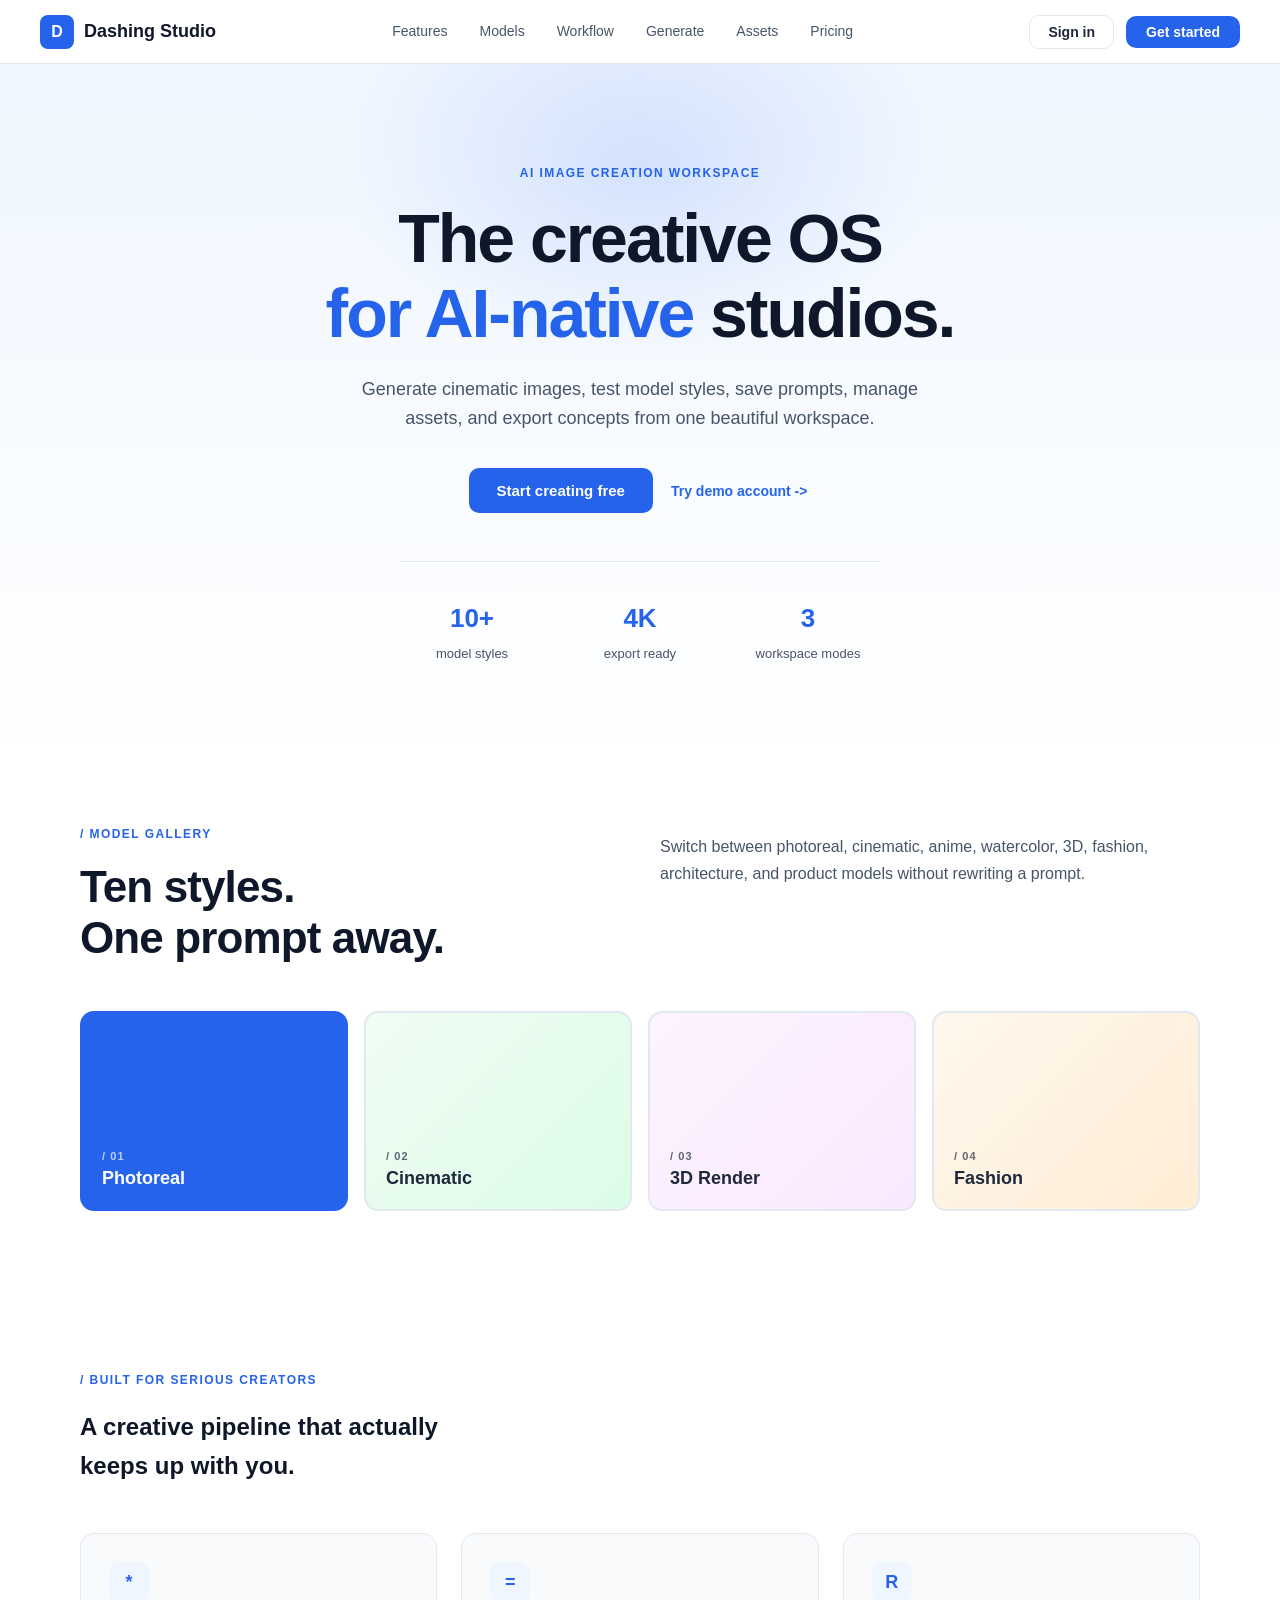
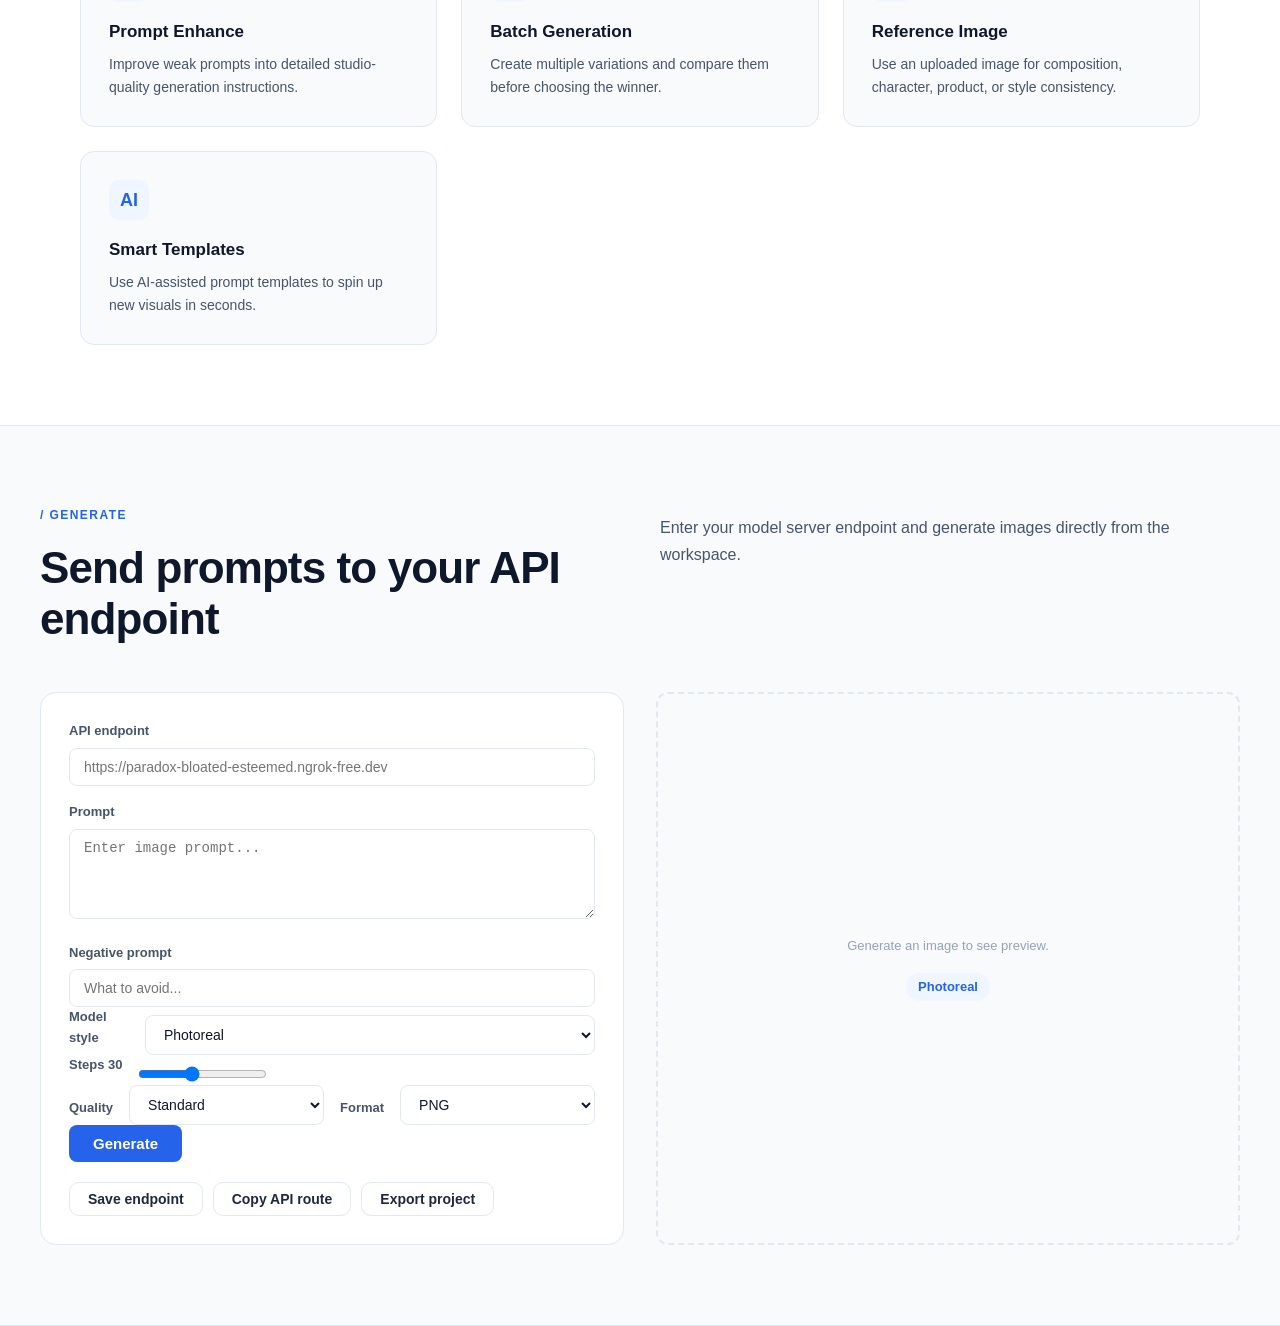
==== index.html @ f321a71b "Add files via upload" ====
<!DOCTYPE html>
<html lang="en">
<head>
  <meta charset="UTF-8" />
  <meta name="viewport" content="width=device-width, initial-scale=1.0" />
  <title>Dashing Studio</title>
  <link rel="stylesheet" href="style.css" />
</head>
<body>
  <header class="navbar">
    <a class="brand" href="#home">
      <span class="brand-mark">D</span>
      <span>Dashing Studio</span>
    </a>

    <nav class="nav-links">
      <a href="#features">Features</a>
      <a href="#models">Models</a>
      <a href="#workflow">Workflow</a>
      <a href="#generate">Generate</a>
      <a href="#assets">Assets</a>
      <a href="#pricing">Pricing</a>
    </nav>

    <div class="nav-actions">
      <button class="ghost-btn" data-open-signin>Sign in</button>
      <button class="primary-btn" data-scroll="#generate">Get started</button>
    </div>
  </header>

  <main>
    <section class="hero" id="home">
      <div class="hero-glow"></div>
      <div class="hero-content">
        <p class="eyebrow">AI image creation workspace</p>
        <h1>The creative OS<br><span>for AI-native</span> studios.</h1>
        <p class="hero-text">
          Generate cinematic images, test model styles, save prompts, manage assets, and export concepts from one beautiful workspace.
        </p>
        <div class="hero-actions">
          <button class="primary-btn big" data-scroll="#generate">Start creating free</button>
          <button class="text-btn" data-demo>Try demo account -></button>
        </div>
        <div class="hero-stats">
          <div><strong>10+</strong><span>model styles</span></div>
          <div><strong>4K</strong><span>export ready</span></div>
          <div><strong>3</strong><span>workspace modes</span></div>
        </div>
      </div>
    </section>

    <section class="section" id="models">
      <div class="section-head">
        <div>
          <p class="eyebrow">/ Model Gallery</p>
          <h2>Ten styles.<br>One prompt away.</h2>
        </div>
        <p class="section-copy">
          Switch between photoreal, cinematic, anime, watercolor, 3D, fashion, architecture, and product models without rewriting a prompt.
        </p>
      </div>

      <div class="model-grid">
        <button class="model-card model-1 active" data-model="Photoreal">
          <span>/ 01</span><strong>Photoreal</strong>
        </button>
        <button class="model-card model-2" data-model="Cinematic">
          <span>/ 02</span><strong>Cinematic</strong>
        </button>
        <button class="model-card model-3" data-model="3D Render">
          <span>/ 03</span><strong>3D Render</strong>
        </button>
        <button class="model-card model-4" data-model="Fashion">
          <span>/ 04</span><strong>Fashion</strong>
        </button>
      </div>
    </section>

    <section class="section" id="features">
      <p class="eyebrow">/ Built For Serious Creators</p>
      <h2>A creative pipeline that <span>actually</span><br><span>keeps up</span> with you.</h2>

      <div class="feature-grid">
        <article class="feature-card">
          <div class="icon">*</div>
          <h3>Prompt Enhance</h3>
          <p>Improve weak prompts into detailed studio-quality generation instructions.</p>
        </article>
        <article class="feature-card">
          <div class="icon">=</div>
          <h3>Batch Generation</h3>
          <p>Create multiple variations and compare them before choosing the winner.</p>
        </article>
        <article class="feature-card">
          <div class="icon">R</div>
          <h3>Reference Image</h3>
          <p>Use an uploaded image for composition, character, product, or style consistency.</p>
        </article>
        <article class="feature-card">
          <div class="icon">AI</div>
          <h3>Smart Templates</h3>
          <p>Use AI-assisted prompt templates to spin up new visuals in seconds.</p>
        </article>
      </div>
    </section>

    <section class="section" id="generate">
      <div class="section-head">
        <div>
          <p class="eyebrow">/ Generate</p>
          <h2>Send prompts to your API endpoint</h2>
        </div>
        <p class="section-copy">Enter your model server endpoint and generate images directly from the workspace.</p>
      </div>

      <div class="generate-grid">
        <div class="generate-panel">
          <label for="endpointInput">API endpoint</label>
          <input id="endpointInput" type="url" placeholder="https://paradox-bloated-esteemed.ngrok-free.dev" />

          <label for="promptInput">Prompt</label>
          <textarea id="promptInput" rows="4" placeholder="Enter image prompt..."></textarea>

          <label for="negativeInput">Negative prompt</label>
          <input id="negativeInput" type="text" placeholder="What to avoid..." />
          
          <div class="field-row">
            <label for="modelSelect">Model style</label>
            <select id="modelSelect">
              <option>Photoreal</option>
              <option>Cinematic</option>
              <option>3D Render</option>
              <option>Fashion</option>
            </select>
          </div>

          <div class="field-row">
            <label for="stepsRange">Steps <span id="stepsValue">30</span></label>
            <input id="stepsRange" type="range" min="10" max="60" value="30" />
          </div>

          <div class="field-row">
            <label for="qualitySelect">Quality</label>
            <select id="qualitySelect">
              <option>Standard</option>
              <option>High</option>
            </select>
            <label for="formatSelect">Format</label>
            <select id="formatSelect">
              <option>PNG</option>
              <option>JPG</option>
            </select>
          </div>

          <button id="generateBtn" class="primary-btn">Generate</button>

          <div class="button-row">
            <button id="saveBtn" class="ghost-btn">Save endpoint</button>
            <button id="copyApiBtn" class="ghost-btn">Copy API route</button>
            <button id="exportBtn" class="ghost-btn">Export project</button>
          </div>
        </div>

        <div class="preview-panel" id="previewCard">
          <div class="preview-status" id="previewStatus">Generate an image to see preview.</div>
          <div class="preview-meta">
            <span id="previewModel">Photoreal</span>
          </div>
        </div>
      </div>
    </section>
  </main>

  <script src="script.js"></script>
</body>
</html>
---- style.css ----
*, *::before, *::after { box-sizing: border-box; margin: 0; padding: 0; }

:root {
  --blue: #2563eb;
  --blue-dark: #1d4ed8;
  --blue-light: #eff6ff;
  --blue-mid: #3b82f6;
  --white: #ffffff;
  --gray-50: #f8fafc;
  --gray-100: #f1f5f9;
  --gray-200: #e2e8f0;
  --gray-400: #94a3b8;
  --gray-600: #475569;
  --gray-800: #1e293b;
  --gray-900: #0f172a;
  --radius: 10px;
}

html { scroll-behavior: smooth; }

body {
  font-family: -apple-system, BlinkMacSystemFont, "Segoe UI", sans-serif;
  background: var(--white);
  color: var(--gray-900);
  line-height: 1.6;
  font-size: 16px;
}

/* ── NAVBAR ── */
.navbar {
  position: sticky;
  top: 0;
  z-index: 40;
  display: flex;
  align-items: center;
  justify-content: space-between;
  height: 64px;
  padding: 0 40px;
  background: rgba(255,255,255,0.95);
  border-bottom: 1px solid var(--gray-200);
  backdrop-filter: blur(8px);
}

.brand {
  display: flex;
  align-items: center;
  gap: 10px;
  text-decoration: none;
  color: var(--gray-900);
  font-weight: 700;
  font-size: 18px;
}

.brand-mark {
  width: 34px;
  height: 34px;
  background: var(--blue);
  color: white;
  border-radius: 8px;
  display: flex;
  align-items: center;
  justify-content: center;
  font-weight: 800;
  font-size: 16px;
}

.nav-links {
  display: flex;
  gap: 32px;
}

.nav-links a {
  text-decoration: none;
  color: var(--gray-600);
  font-size: 14px;
  font-weight: 500;
  transition: color 0.2s;
}

.nav-links a:hover { color: var(--blue); }

.nav-actions {
  display: flex;
  align-items: center;
  gap: 12px;
}

/* ── BUTTONS ── */
button { cursor: pointer; border: none; border-radius: var(--radius); font-size: 14px; font-weight: 600; transition: all 0.2s; }

.ghost-btn {
  background: transparent;
  border: 1px solid var(--gray-200);
  color: var(--gray-800);
  padding: 8px 18px;
}
.ghost-btn:hover { border-color: var(--blue); color: var(--blue); }

.primary-btn {
  background: var(--blue);
  color: white;
  padding: 8px 20px;
}
.primary-btn:hover { background: var(--blue-dark); }
.primary-btn.big { padding: 14px 28px; font-size: 15px; }

.text-btn {
  background: none;
  color: var(--blue);
  padding: 8px 4px;
  font-size: 14px;
}
.text-btn:hover { text-decoration: underline; }

/* ── HERO ── */
.hero {
  position: relative;
  padding: 100px 40px 80px;
  text-align: center;
  overflow: hidden;
  background: linear-gradient(180deg, var(--blue-light) 0%, var(--white) 100%);
}

.hero-glow {
  position: absolute;
  top: -100px;
  left: 50%;
  transform: translateX(-50%);
  width: 600px;
  height: 400px;
  background: radial-gradient(ellipse, rgba(37,99,235,0.15) 0%, transparent 70%);
  pointer-events: none;
}

.hero-content {
  position: relative;
  max-width: 780px;
  margin: 0 auto;
}

.eyebrow {
  font-size: 12px;
  font-weight: 700;
  letter-spacing: 0.12em;
  text-transform: uppercase;
  color: var(--blue);
  margin-bottom: 18px;
}

.hero h1 {
  font-size: clamp(40px, 6vw, 68px);
  font-weight: 800;
  line-height: 1.1;
  letter-spacing: -0.03em;
  color: var(--gray-900);
  margin-bottom: 24px;
}

.hero h1 span { color: var(--blue); }

.hero-text {
  font-size: 18px;
  color: var(--gray-600);
  max-width: 560px;
  margin: 0 auto 36px;
}

.hero-actions {
  display: flex;
  justify-content: center;
  gap: 14px;
  margin-bottom: 48px;
}

.hero-stats {
  display: grid;
  grid-template-columns: repeat(3, 1fr);
  gap: 24px;
  max-width: 480px;
  margin: 0 auto;
  padding-top: 36px;
  border-top: 1px solid var(--gray-200);
}

.hero-stats div {
  display: flex;
  flex-direction: column;
  gap: 4px;
}

.hero-stats strong {
  font-size: 26px;
  font-weight: 800;
  color: var(--blue);
}

.hero-stats span {
  font-size: 13px;
  color: var(--gray-600);
}

/* ── SECTIONS ── */
.section {
  padding: 80px 40px;
  max-width: 1200px;
  margin: 0 auto;
}

.section-head {
  display: grid;
  grid-template-columns: 1fr 1fr;
  gap: 40px;
  align-items: start;
  margin-bottom: 48px;
}

.section-head h2 {
  font-size: clamp(28px, 4vw, 44px);
  font-weight: 800;
  line-height: 1.15;
  letter-spacing: -0.02em;
}

.section-copy {
  font-size: 16px;
  color: var(--gray-600);
  line-height: 1.7;
  padding-top: 8px;
}

/* ── MODEL CARDS ── */
.model-grid {
  display: grid;
  grid-template-columns: repeat(4, 1fr);
  gap: 16px;
}

.model-card {
  height: 200px;
  border-radius: 14px;
  border: 2px solid var(--gray-200);
  background: var(--gray-50);
  display: flex;
  flex-direction: column;
  justify-content: flex-end;
  padding: 20px;
  text-align: left;
  cursor: pointer;
  transition: all 0.2s;
  color: var(--gray-800);
}

.model-card:hover {
  border-color: var(--blue);
  background: var(--blue-light);
}

.model-card.active {
  border-color: var(--blue);
  background: var(--blue);
  color: white;
}

.model-card span {
  font-size: 11px;
  font-weight: 600;
  letter-spacing: 0.1em;
  opacity: 0.7;
  margin-bottom: 6px;
  display: block;
}

.model-card strong {
  font-size: 18px;
  font-weight: 700;
}

.model-1 { background-image: linear-gradient(135deg, #eff6ff 0%, #dbeafe 100%); }
.model-2 { background-image: linear-gradient(135deg, #f0fdf4 0%, #dcfce7 100%); }
.model-3 { background-image: linear-gradient(135deg, #fdf4ff 0%, #fae8ff 100%); }
.model-4 { background-image: linear-gradient(135deg, #fff7ed 0%, #ffedd5 100%); }
.model-card.active { background-image: none; }

/* ── FEATURES ── */
.feature-grid {
  display: grid;
  grid-template-columns: repeat(3, 1fr);
  gap: 24px;
  margin-top: 48px;
}

.feature-card {
  background: var(--gray-50);
  border: 1px solid var(--gray-200);
  border-radius: 14px;
  padding: 28px;
  transition: box-shadow 0.2s;
}

.feature-card:hover {
  box-shadow: 0 4px 24px rgba(37,99,235,0.08);
  border-color: var(--blue-mid);
}

.feature-card .icon {
  width: 40px;
  height: 40px;
  background: var(--blue-light);
  color: var(--blue);
  border-radius: 10px;
  display: flex;
  align-items: center;
  justify-content: center;
  font-size: 18px;
  font-weight: 800;
  margin-bottom: 16px;
}

.feature-card h3 {
  font-size: 17px;
  font-weight: 700;
  margin-bottom: 8px;
  color: var(--gray-900);
}

.feature-card p {
  font-size: 14px;
  color: var(--gray-600);
  line-height: 1.6;
}

/* ── WORKFLOW ── */
.workflow-grid {
  display: grid;
  grid-template-columns: repeat(3, 1fr);
  gap: 24px;
  margin-top: 48px;
}

.workflow-step {
  padding: 28px;
  border-radius: 14px;
  border: 1px solid var(--gray-200);
  background: var(--white);
}

.step-num {
  font-size: 36px;
  font-weight: 800;
  color: var(--blue);
  opacity: 0.3;
  line-height: 1;
  margin-bottom: 12px;
}

.workflow-step h3 {
  font-size: 16px;
  font-weight: 700;
  margin-bottom: 8px;
}

.workflow-step p {
  font-size: 14px;
  color: var(--gray-600);
}

/* ── GENERATE SECTION ── */
#generate {
  background: var(--gray-50);
  border-top: 1px solid var(--gray-200);
  border-bottom: 1px solid var(--gray-200);
  max-width: 100%;
  padding: 80px 40px;
}

#generate .section-inner {
  max-width: 1200px;
  margin: 0 auto;
}

.generate-grid {
  display: grid;
  grid-template-columns: 1fr 1fr;
  gap: 32px;
  margin-top: 40px;
}

.generate-panel {
  background: var(--white);
  border: 1px solid var(--gray-200);
  border-radius: 16px;
  padding: 28px;
}

.generate-panel label {
  display: block;
  font-size: 13px;
  font-weight: 600;
  color: var(--gray-600);
  margin-bottom: 6px;
  margin-top: 16px;
}

.generate-panel label:first-of-type { margin-top: 0; }

.generate-panel input[type="url"],
.generate-panel input[type="text"],
.generate-panel textarea,
.generate-panel select {
  width: 100%;
  padding: 10px 14px;
  border: 1px solid var(--gray-200);
  border-radius: 8px;
  font-size: 14px;
  color: var(--gray-900);
  background: var(--white);
  transition: border-color 0.2s;
  outline: none;
}

.generate-panel input:focus,
.generate-panel textarea:focus,
.generate-panel select:focus {
  border-color: var(--blue);
  box-shadow: 0 0 0 3px rgba(37,99,235,0.1);
}

.generate-panel textarea { resize: vertical; min-height: 90px; }

.field-row {
  display: flex;
  gap: 16px;
  align-items: flex-end;
}

.field-row > div { flex: 1; }

.range-row {
  display: flex;
  align-items: center;
  gap: 10px;
}

.range-row input[type="range"] {
  flex: 1;
  accent-color: var(--blue);
}

.range-val {
  font-size: 13px;
  font-weight: 700;
  color: var(--blue);
  min-width: 28px;
  text-align: right;
}

.button-row {
  display: flex;
  gap: 10px;
  margin-top: 20px;
  flex-wrap: wrap;
}

#generateBtn {
  background: var(--blue);
  color: white;
  padding: 10px 24px;
  font-size: 15px;
  border-radius: 8px;
  font-weight: 700;
}

#generateBtn:hover { background: var(--blue-dark); }
#generateBtn:disabled { opacity: 0.5; cursor: not-allowed; }

.secondary-btn {
  background: var(--white);
  border: 1px solid var(--gray-200);
  color: var(--gray-800);
  padding: 10px 16px;
  border-radius: 8px;
}

.secondary-btn:hover { border-color: var(--blue); color: var(--blue); }

/* ── PREVIEW PANEL ── */
.preview-panel {
  background: var(--white);
  border: 1px solid var(--gray-200);
  border-radius: 16px;
  padding: 28px;
  display: flex;
  flex-direction: column;
  gap: 16px;
}

#previewCard {
  flex: 1;
  border: 2px dashed var(--gray-200);
  border-radius: 12px;
  min-height: 300px;
  display: flex;
  align-items: center;
  justify-content: center;
  overflow: hidden;
  background: var(--gray-50);
}

#previewCard img {
  width: 100%;
  height: 100%;
  object-fit: contain;
  border-radius: 10px;
}

.preview-meta {
  display: flex;
  justify-content: space-between;
  align-items: center;
}

#previewModel {
  font-size: 13px;
  font-weight: 700;
  color: var(--blue);
  background: var(--blue-light);
  padding: 4px 12px;
  border-radius: 999px;
}

#previewStatus {
  font-size: 13px;
  color: var(--gray-400);
}

/* ── ASSETS ── */
.asset-grid {
  display: grid;
  grid-template-columns: repeat(4, 1fr);
  gap: 16px;
  margin-top: 40px;
}

.asset-card {
  background: var(--gray-50);
  border: 1px solid var(--gray-200);
  border-radius: 12px;
  padding: 20px;
  text-align: center;
}

.asset-thumb {
  width: 100%;
  aspect-ratio: 1;
  background: var(--blue-light);
  border-radius: 8px;
  margin-bottom: 12px;
  display: flex;
  align-items: center;
  justify-content: center;
  font-size: 28px;
}

.asset-card p {
  font-size: 13px;
  color: var(--gray-600);
}

/* ── PRICING ── */
.plans {
  display: grid;
  grid-template-columns: repeat(3, 1fr);
  gap: 24px;
  margin-top: 48px;
}

.plan {
  border: 1px solid var(--gray-200);
  border-radius: 16px;
  padding: 32px;
  background: var(--white);
}

.plan.popular {
  border: 2px solid var(--blue);
  background: var(--blue-light);
}

.plan-top {
  margin-bottom: 24px;
}

.plan-top strong {
  color: var(--blue);
  font-size: 12px;
  font-weight: 700;
  letter-spacing: 0.12em;
  text-transform: uppercase;
}

.plan h3 {
  margin: 6px 0 0;
  font-size: 24px;
  font-weight: 800;
}

.price {
  margin: 28px 0 10px;
  font-size: 48px;
  font-weight: 800;
  letter-spacing: -0.04em;
  color: var(--gray-900);
}

.price span {
  color: var(--gray-400);
  font-size: 20px;
  font-weight: 500;
}

.plan ul {
  list-style: none;
  display: flex;
  flex-direction: column;
  gap: 10px;
  margin-bottom: 28px;
}

.plan ul li {
  font-size: 14px;
  color: var(--gray-600);
  display: flex;
  align-items: center;
  gap: 8px;
}

.plan ul li::before {
  content: "✓";
  color: var(--blue);
  font-weight: 700;
}

.plan button {
  width: 100%;
  padding: 12px;
  background: var(--gray-100);
  border: 1px solid var(--gray-200);
  color: var(--gray-800);
  font-weight: 700;
  border-radius: 8px;
}

.plan.popular button {
  background: var(--blue);
  border-color: var(--blue);
  color: white;
}

.plan button:hover { opacity: 0.9; }

/* ── STUDIO / WORKSPACE ── */
.studio {
  display: grid;
  grid-template-columns: 1fr 1fr;
  gap: 32px;
  margin-top: 40px;
}

/* ── MODAL ── */
.modal {
  position: fixed;
  inset: 0;
  z-index: 50;
  display: none;
  place-items: center;
  background: rgba(15,23,42,0.7);
  backdrop-filter: blur(8px);
}

.modal.open { display: grid; }

.modal-card {
  position: relative;
  width: min(420px, calc(100% - 32px));
  border: 1px solid var(--gray-200);
  border-radius: 18px;
  background: var(--white);
  padding: 36px;
  box-shadow: 0 20px 60px rgba(0,0,0,0.15);
}

.modal-card h2 {
  font-size: 28px;
  font-weight: 800;
  margin-bottom: 8px;
  color: var(--gray-900);
}

.modal-card p {
  color: var(--gray-600);
  font-size: 14px;
  margin-bottom: 24px;
}

.modal-card input {
  width: 100%;
  padding: 12px 14px;
  border: 1px solid var(--gray-200);
  border-radius: 8px;
  font-size: 14px;
  margin-bottom: 12px;
  outline: none;
}

.modal-card input:focus {
  border-color: var(--blue);
  box-shadow: 0 0 0 3px rgba(37,99,235,0.1);
}

.modal-close {
  position: absolute;
  top: 16px;
  right: 16px;
  width: 32px;
  height: 32px;
  border: 1px solid var(--gray-200);
  border-radius: 50%;
  background: var(--gray-50);
  color: var(--gray-600);
  font-size: 18px;
  display: flex;
  align-items: center;
  justify-content: center;
  cursor: pointer;
}

.full { width: 100%; }

/* ── TOAST ── */
.toast {
  position: fixed;
  left: 50%;
  bottom: 28px;
  z-index: 80;
  display: none;
  transform: translateX(-50%);
  border: 1px solid var(--gray-200);
  border-radius: 999px;
  background: var(--blue);
  color: white;
  padding: 12px 24px;
  font-size: 14px;
  font-weight: 600;
  box-shadow: 0 4px 20px rgba(37,99,235,0.3);
}

.toast.show { display: block; }

/* ── FOOTER ── */
footer {
  background: var(--gray-900);
  color: var(--gray-400);
  text-align: center;
  padding: 32px 40px;
  font-size: 14px;
}

footer a { color: var(--blue-mid); text-decoration: none; }

/* ── RESPONSIVE ── */
@media (max-width: 1050px) {
  .navbar {
    height: auto;
    flex-direction: column;
    padding: 16px 20px;
    gap: 14px;
  }

  .nav-links, .nav-actions, .hero-actions, .button-row {
    flex-wrap: wrap;
    justify-content: center;
  }

  .section { padding: 48px 20px; }
  #generate { padding: 48px 20px; }

  .section-head,
  .generate-grid,
  .studio,
  .plans {
    grid-template-columns: 1fr;
  }

  .model-grid,
  .feature-grid,
  .workflow-grid,
  .asset-grid {
    grid-template-columns: repeat(2, 1fr);
  }

  .hero-stats { grid-template-columns: repeat(3, 1fr); }
  .hero { padding: 60px 20px 48px; }
  .model-card { height: 160px; }
}

@media (max-width: 640px) {
  .model-grid,
  .feature-grid,
  .workflow-grid,
  .asset-grid,
  .hero-stats {
    grid-template-columns: 1fr;
  }
}
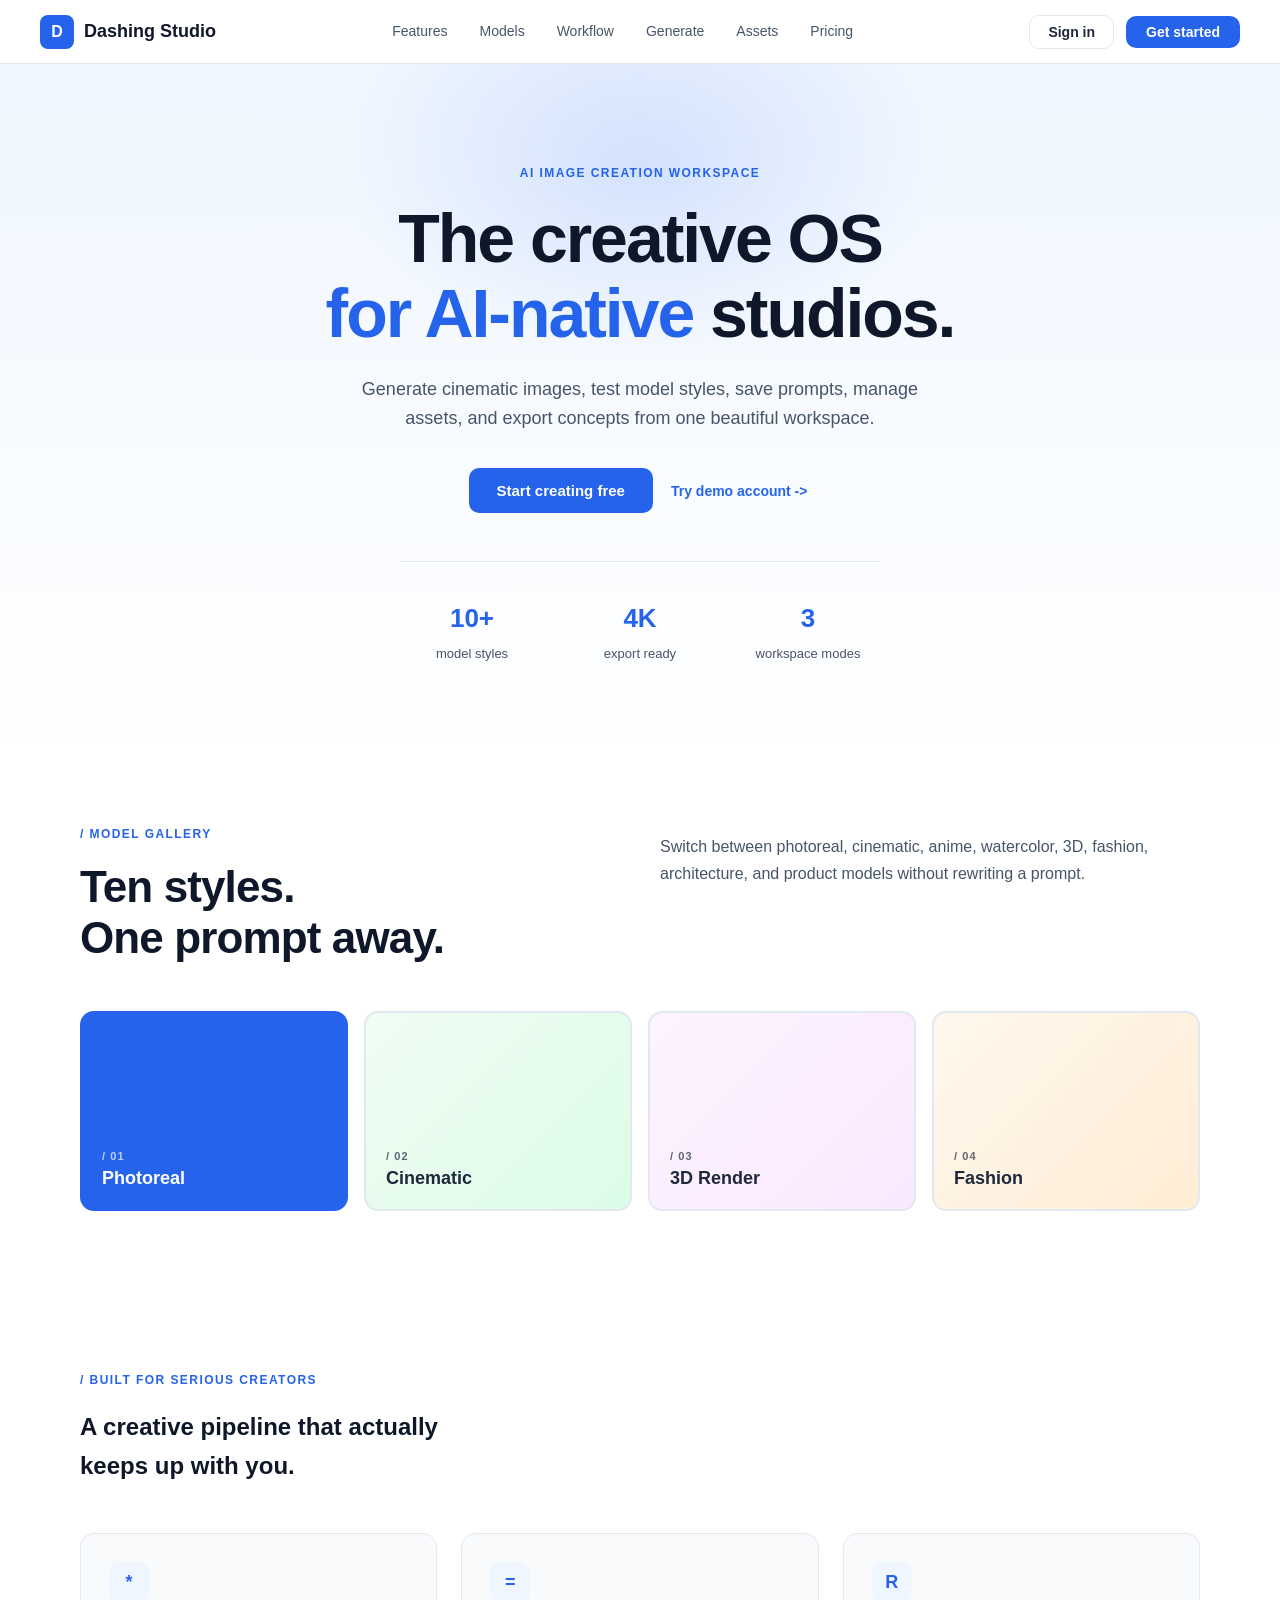
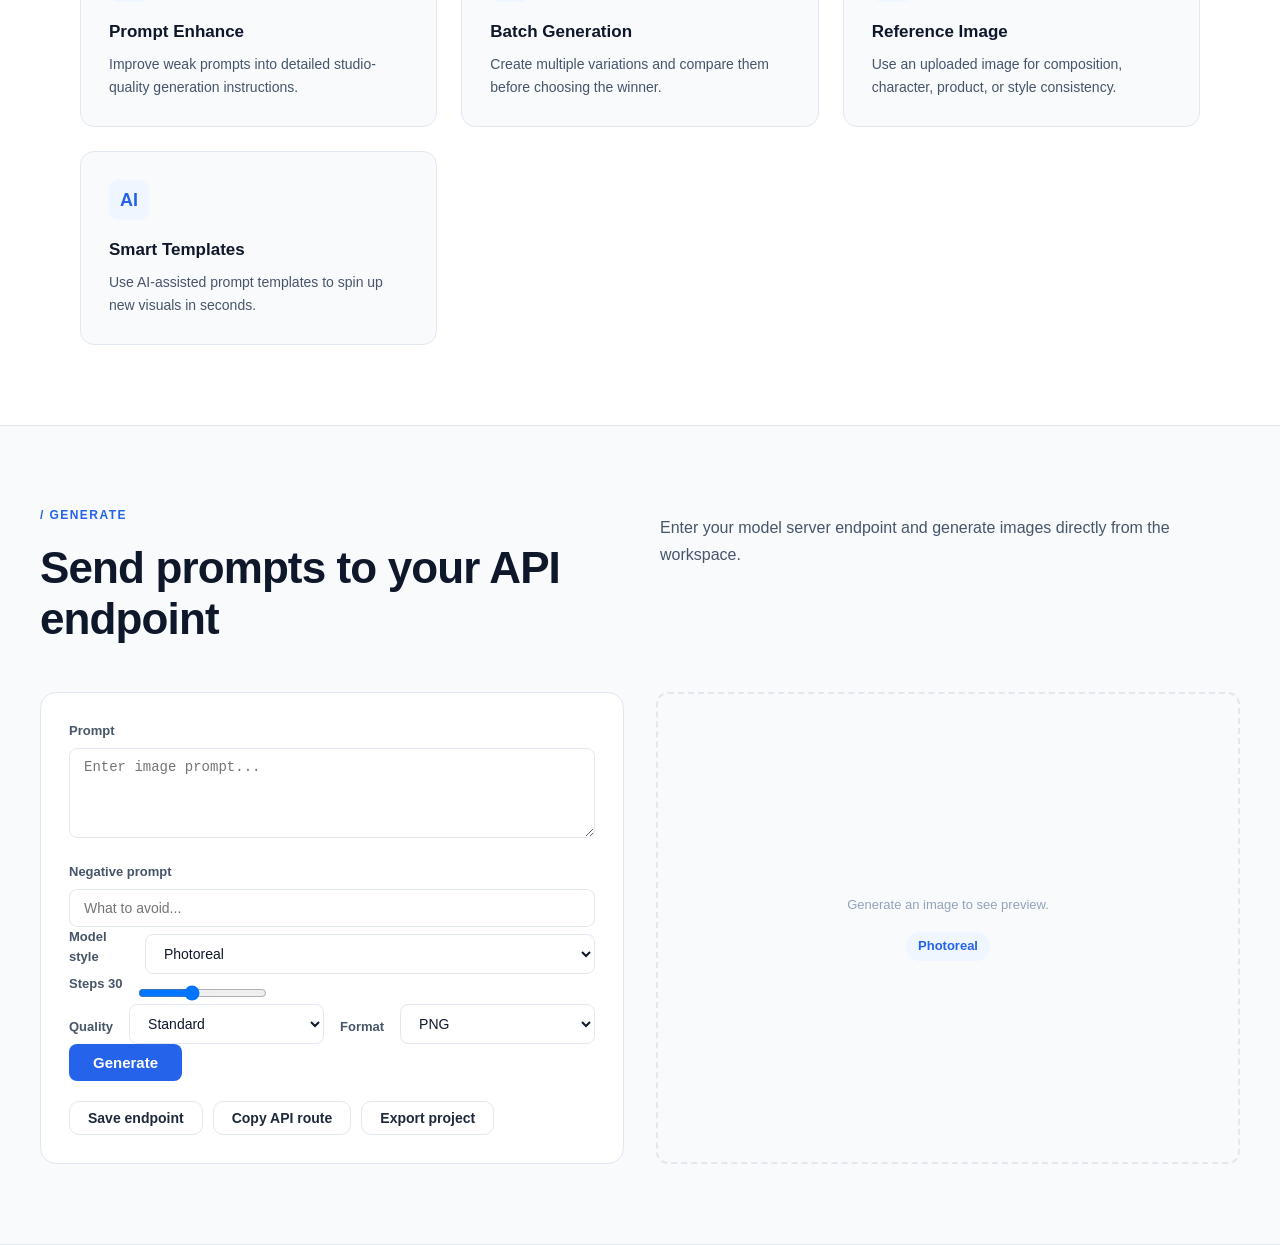
==== commit 9a22dee9: "Update index.html" ====
--- a/index.html
+++ b/index.html
@@ -115,9 +115,7 @@
 
       <div class="generate-grid">
         <div class="generate-panel">
-          <label for="endpointInput">API endpoint</label>
-          <input id="endpointInput" type="url" placeholder="https://paradox-bloated-esteemed.ngrok-free.dev" />
-
+          
           <label for="promptInput">Prompt</label>
           <textarea id="promptInput" rows="4" placeholder="Enter image prompt..."></textarea>
 
@@ -173,4 +171,4 @@
 
   <script src="script.js"></script>
 </body>
-</html>+</html>
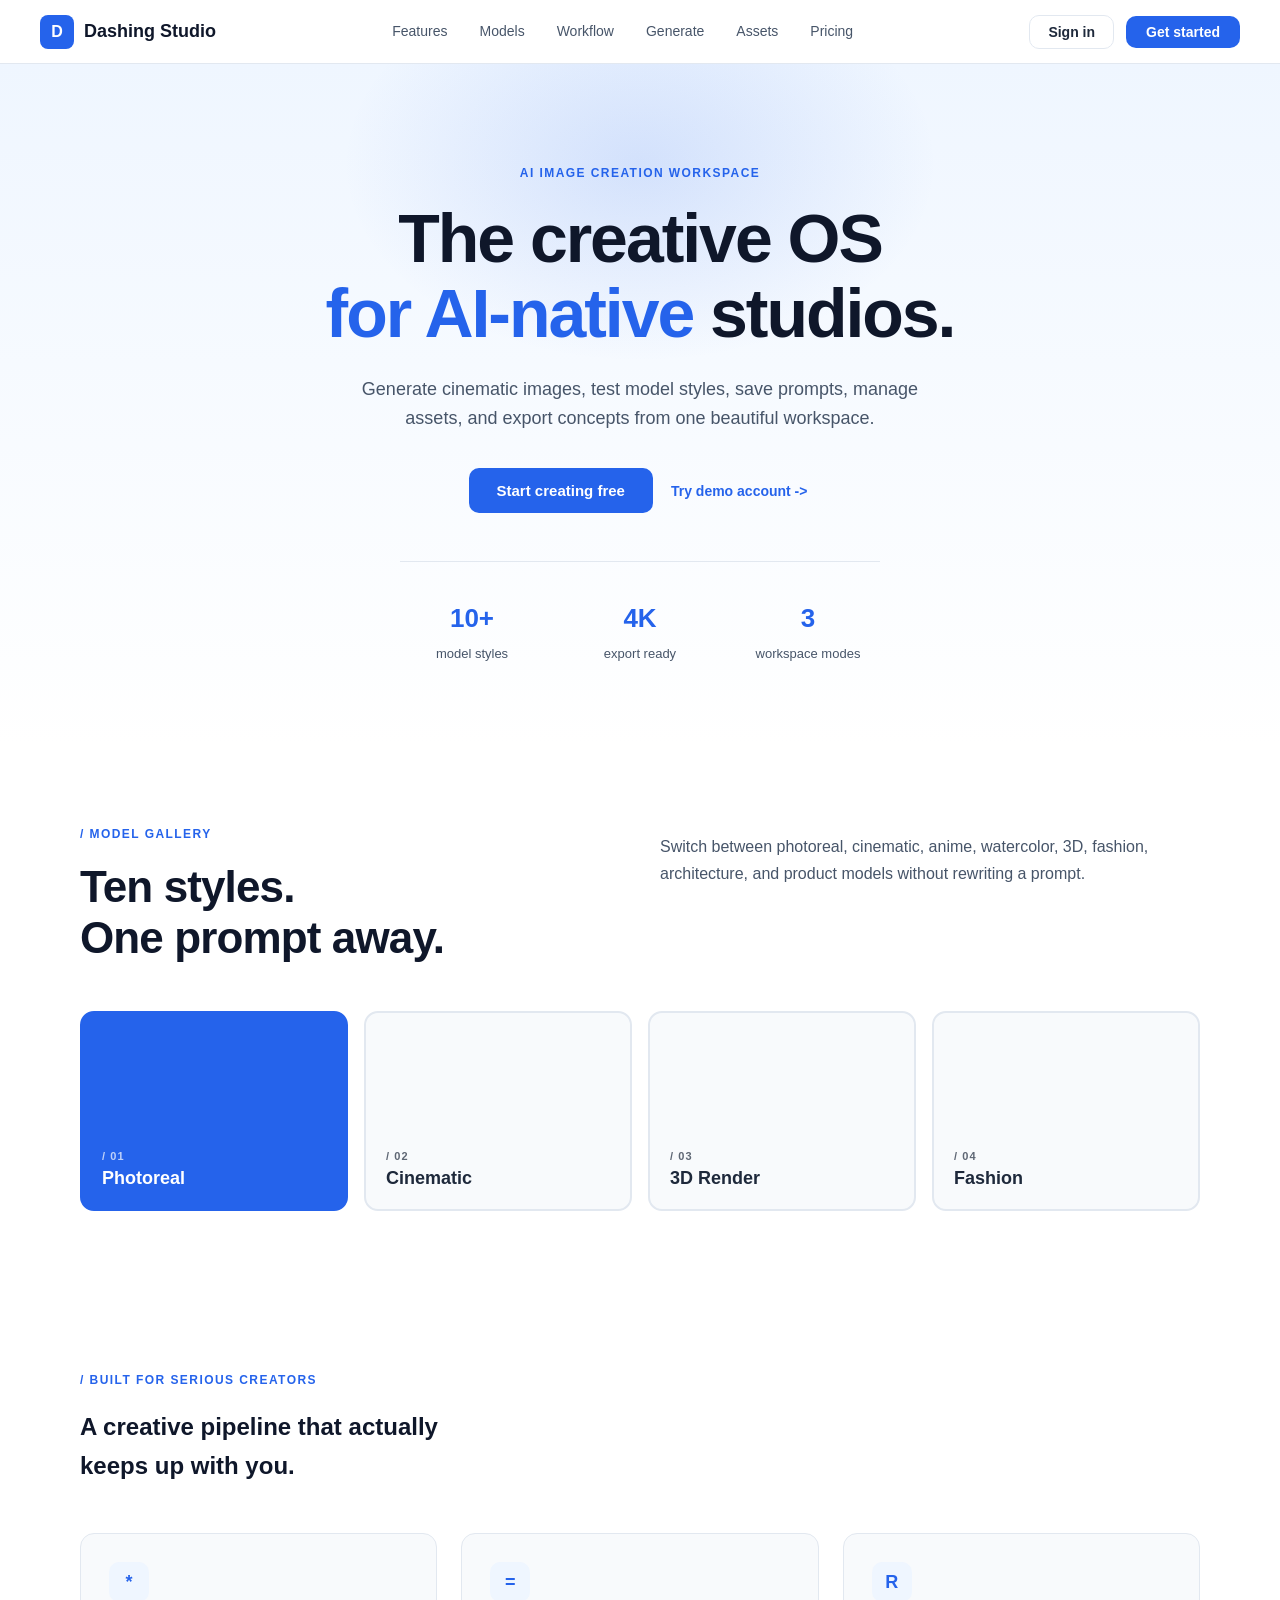
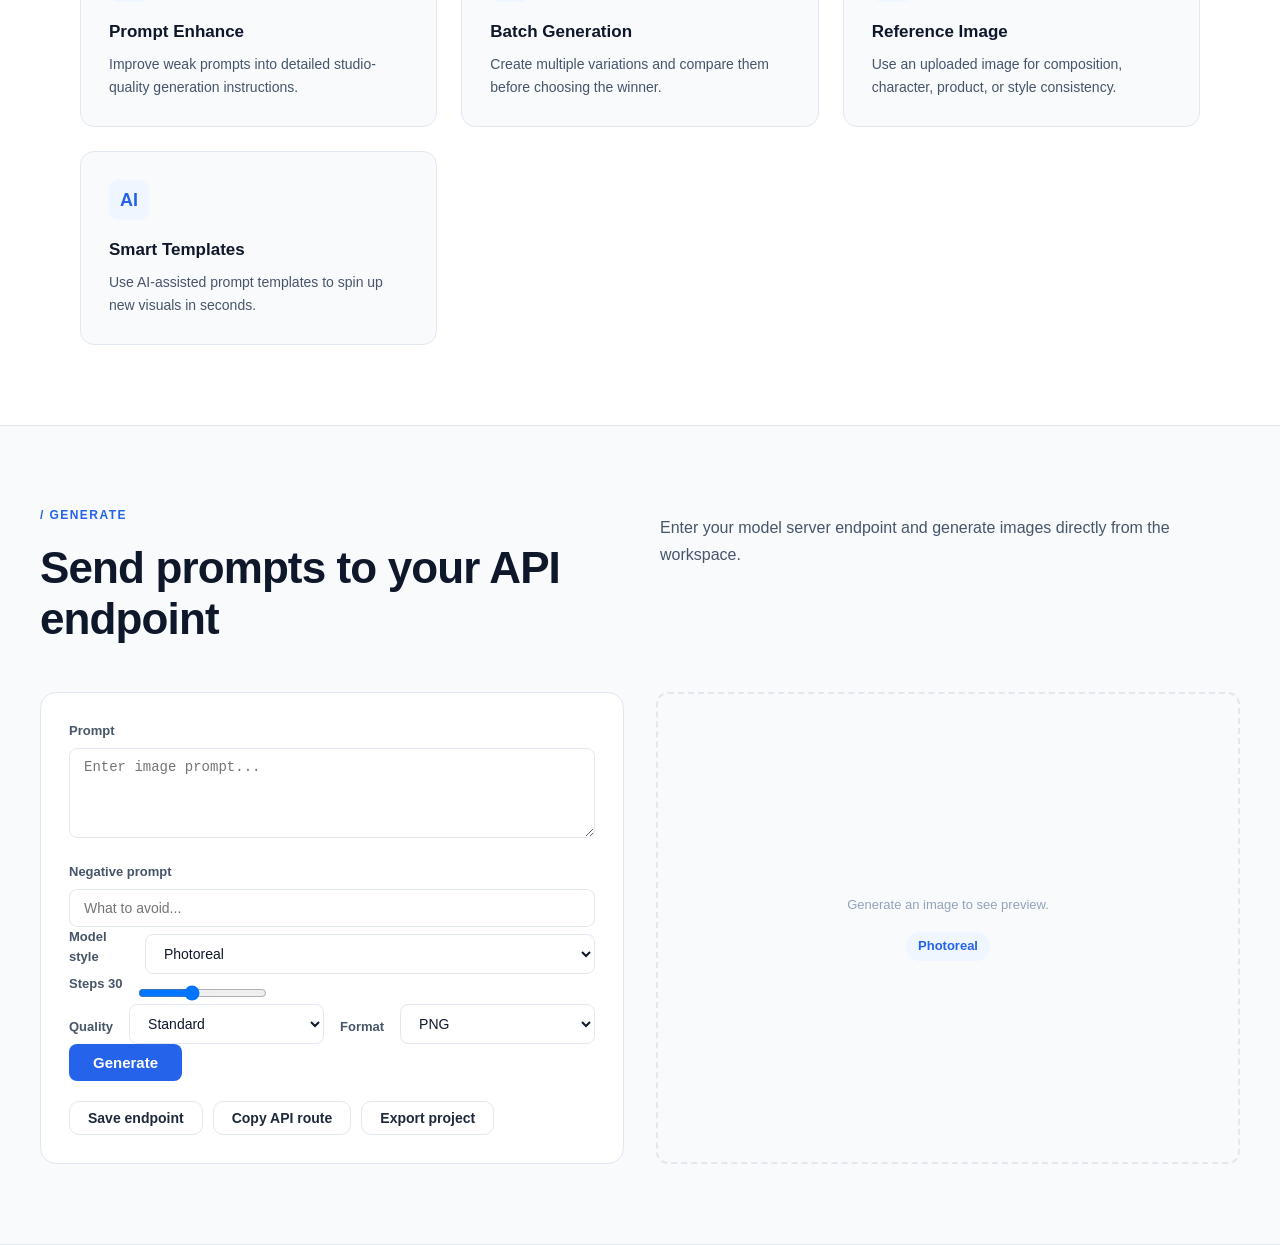
==== commit a6546741: "Update index.html" ====
--- a/index.html
+++ b/index.html
@@ -23,7 +23,7 @@
     </nav>
 
     <div class="nav-actions">
-      <button class="ghost-btn" data-open-signin>Sign in</button>
+      <button class="ghost-btn" onclick="window.location.href='auth.html'">Sign in</button>
       <button class="primary-btn" data-scroll="#generate">Get started</button>
     </div>
   </header>
--- a/style.css
+++ b/style.css
@@ -275,10 +275,10 @@
   font-weight: 700;
 }
 
-.model-1 { background-image: linear-gradient(135deg, #eff6ff 0%, #dbeafe 100%); }
-.model-2 { background-image: linear-gradient(135deg, #f0fdf4 0%, #dcfce7 100%); }
-.model-3 { background-image: linear-gradient(135deg, #fdf4ff 0%, #fae8ff 100%); }
-.model-4 { background-image: linear-gradient(135deg, #fff7ed 0%, #ffedd5 100%); }
+.model-1 { background-image: url('https://images.unsplash.com/photo-1472214103451-9374bd1c798e?w=600&q=80'); background-size: cover; background-position: center; }
+.model-2 { background-image: url('https://images.unsplash.com/photo-1524985069026-dd778a71c7b4?w=600&q=80'); background-size: cover; background-position: center; }
+.model-3 { background-image: url('https://images.unsplash.com/photo-1618005182384-a83a8bd57fbe?w=600&q=80'); background-size: cover; background-position: center; }
+.model-4 { background-image: url('https://images.unsplash.com/photo-1469334031218-e382a71b716b?w=600&q=80'); background-size: cover; background-position: center; }
 .model-card.active { background-image: none; }
 
 /* ── FEATURES ── */
@@ -811,4 +811,4 @@
   .hero-stats {
     grid-template-columns: 1fr;
   }
-}+}
